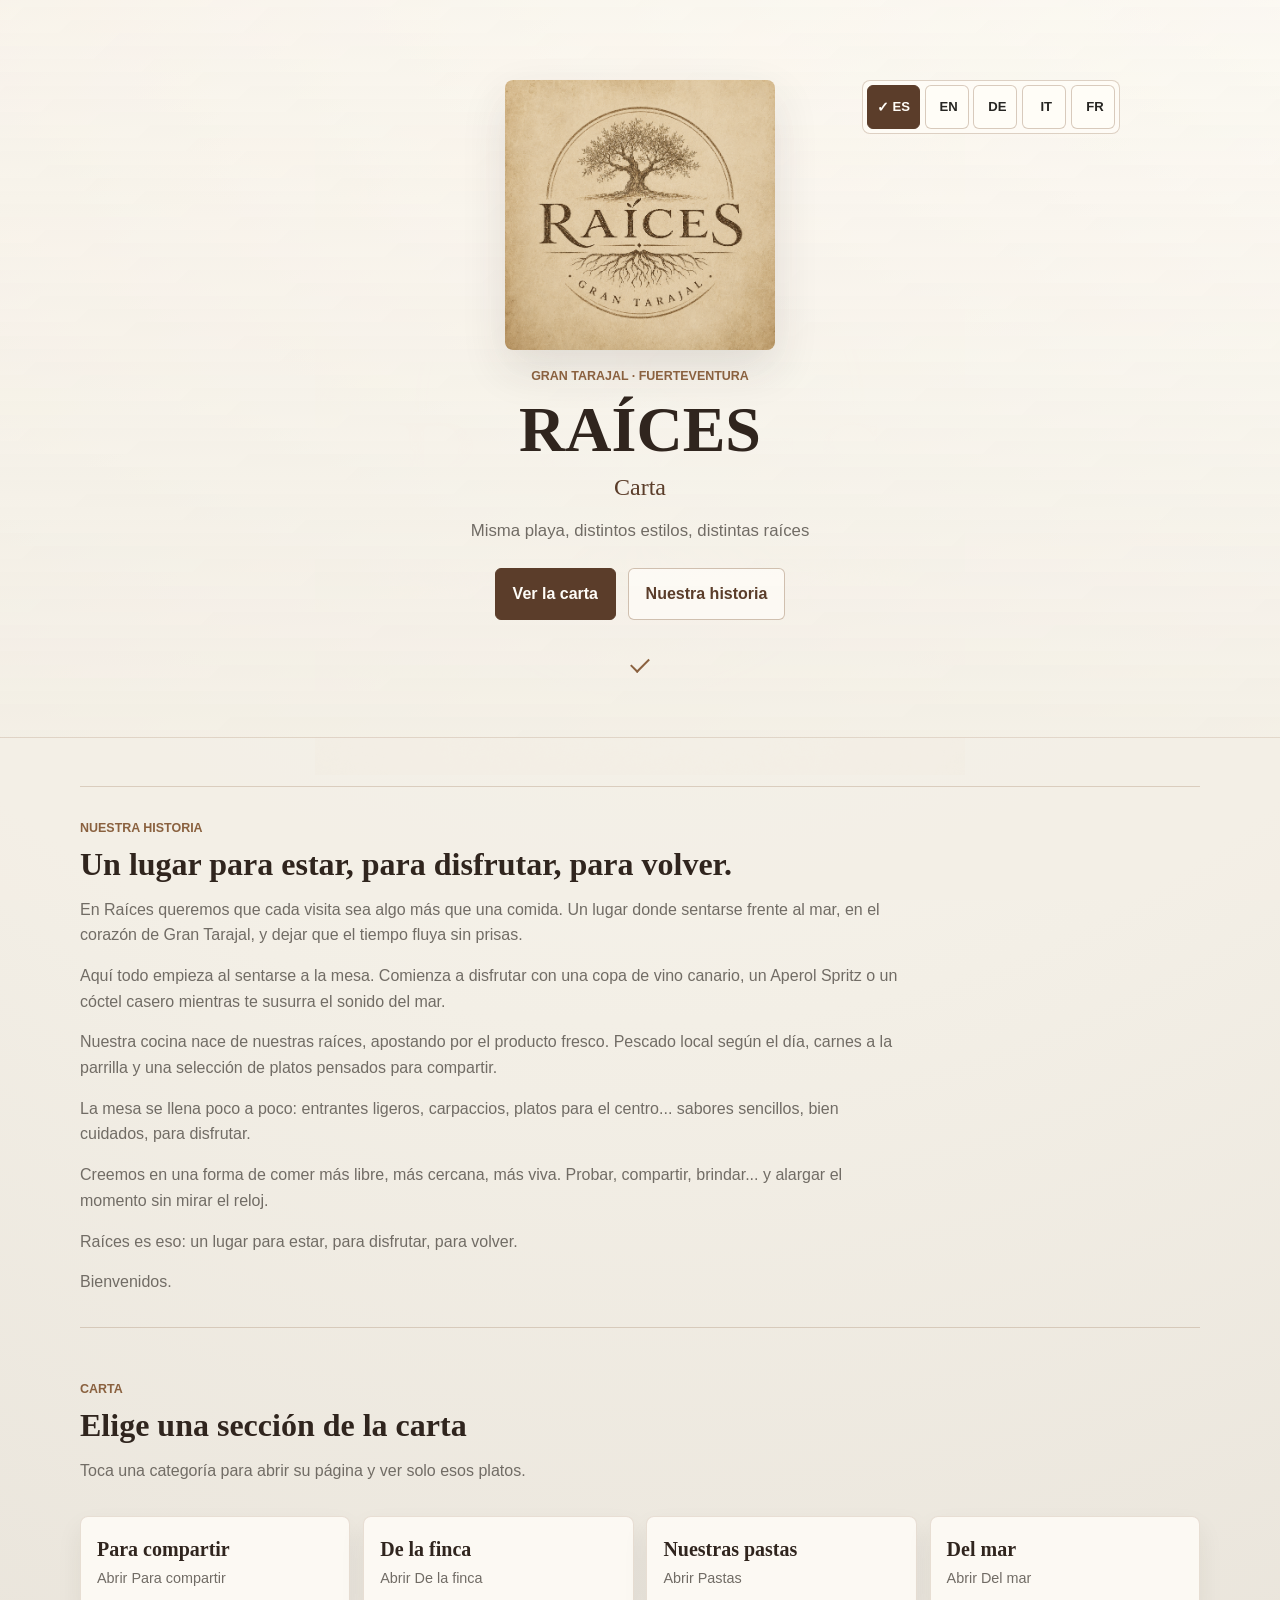
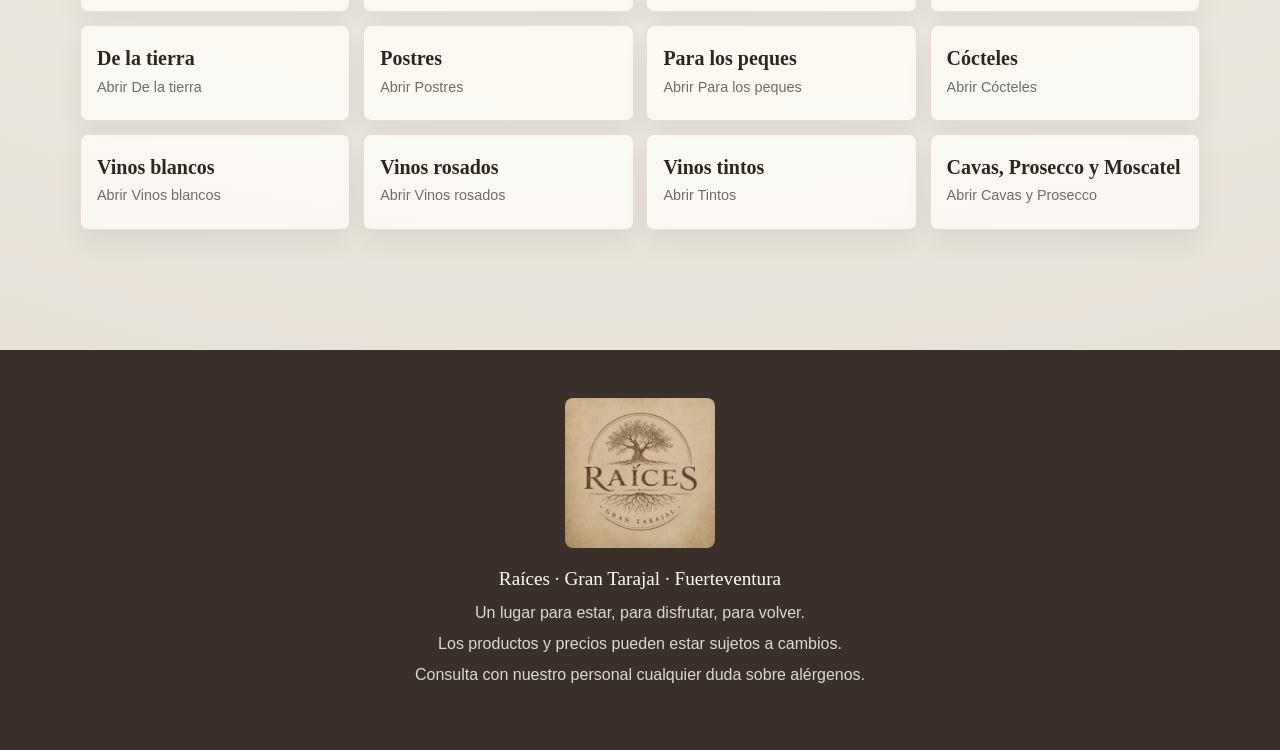
==== raices-menu/index.html @ d28df748 "Add files via upload" ====
<!doctype html>
<html lang="es">
<head>
    <meta charset="utf-8">
    <meta name="viewport" content="width=device-width, initial-scale=1">
    <meta name="theme-color" content="#5b3d2a">
    <meta name="description" content="Carta digital del restaurante Raíces en Gran Tarajal, Fuerteventura.">
    <meta name="apple-mobile-web-app-capable" content="yes">
    <meta name="apple-mobile-web-app-title" content="Raíces">
    <title>Carta Raíces · Gran Tarajal</title>
    <link rel="manifest" href="manifest.webmanifest">
    <link rel="icon" href="assets/icons/icon-192.png" sizes="192x192" type="image/png">
    <link rel="apple-touch-icon" href="assets/icons/icon-192.png">
    <link rel="preload" href="assets/img/logo-raices.png" as="image">
    <link rel="stylesheet" href="css/styles.css">
    <script src="js/menu-data.js" defer></script>
    <script src="js/translations.js" defer></script>
    <script src="js/app.js" defer></script>
</head>
<body data-page="home">
    <a class="skip-link" href="#carta">Saltar a la carta</a>
    <div class="sr-only" id="languageLive" aria-live="polite" aria-atomic="true"></div>

    <header class="hero" id="inicio">
        <div class="hero__inner">
            <div class="language-selector" id="languageSelector">
                <button class="language-toggle" id="languageToggle" type="button" aria-expanded="false" aria-controls="languagePanel" aria-label="Cambiar idioma">
                    <span class="language-toggle__icon" aria-hidden="true">◎</span>
                    <span class="language-toggle__label">Idioma</span>
                    <span class="language-toggle__code">ES</span>
                </button>
                <div class="language-panel" id="languagePanel" role="group" aria-label="Selector de idioma"></div>
            </div>
            <img class="hero__logo" src="assets/img/logo-raices.png" alt="Logo de Raíces con raíces de árbol grabadas en madera" width="900" height="832">
            <p class="hero__eyebrow">Gran Tarajal · Fuerteventura</p>
            <h1>RAÍCES</h1>
            <p class="hero__kicker">Carta</p>
            <p class="hero__tagline">Misma playa, distintos estilos, distintas raíces</p>
            <div class="hero__actions" aria-label="Accesos principales">
                <a class="button button--primary" href="#carta">Ver la carta</a>
                <a class="button button--secondary" href="#historia">Nuestra historia</a>
            </div>
            <a class="scroll-cue" href="#historia" aria-label="Bajar a Nuestra historia">
                <span aria-hidden="true"></span>
            </a>
        </div>
    </header>

    <main>
        <section class="story section-shell" id="historia" aria-labelledby="historia-title">
            <div class="story__content">
                <p class="section-kicker">Nuestra historia</p>
                <h2 id="historia-title">Un lugar para estar, para disfrutar, para volver.</h2>
                <div class="story__body" id="storyBody">
                    <p>En Raíces queremos que cada visita sea algo más que una comida. Un lugar donde sentarse frente al mar, en el corazón de Gran Tarajal, y dejar que el tiempo fluya sin prisas.</p>
                    <p>Aquí todo empieza al sentarse a la mesa. Comienza a disfrutar con una copa de vino canario, un Aperol Spritz o un cóctel casero mientras te susurra el sonido del mar.</p>
                    <p>Nuestra cocina nace de nuestras raíces, apostando por el producto fresco. Pescado local según el día, carnes a la parrilla y una selección de platos pensados para compartir.</p>
                    <p>La mesa se llena poco a poco: entrantes ligeros, carpaccios, platos para el centro... sabores sencillos, bien cuidados, para disfrutar.</p>
                    <p>Creemos en una forma de comer más libre, más cercana, más viva. Probar, compartir, brindar... y alargar el momento sin mirar el reloj.</p>
                    <p>Raíces es eso: un lugar para estar, para disfrutar, para volver.</p>
                    <p>Bienvenidos.</p>
                </div>
                <button class="story__toggle" type="button" aria-expanded="false" aria-controls="storyBody">Leer más</button>
            </div>
        </section>

        <section class="menu menu-chooser section-shell" id="carta" aria-labelledby="carta-title">
            <div class="menu__intro">
                <p class="section-kicker">Carta</p>
                <h2 id="carta-title">Sabores para compartir frente al mar</h2>
                <p>Producto fresco, cocina cercana y una mesa pensada para disfrutarse sin prisas.</p>
            </div>
            <div id="categoryChooser" class="category-chooser" aria-live="polite"></div>
        </section>
    </main>

    <footer class="site-footer">
        <div class="site-footer__inner">
            <img src="assets/img/logo-raices.png" alt="Logo de Raíces" width="220" height="203" loading="lazy">
            <p class="site-footer__brand">Raíces · Gran Tarajal · Fuerteventura</p>
            <p>Un lugar para estar, para disfrutar, para volver.</p>
            <p>Los productos y precios pueden estar sujetos a cambios.</p>
            <p>Consulta con nuestro personal cualquier duda sobre alérgenos.</p>
            <!-- Pendiente: dirección exacta, teléfono, horarios, correo electrónico y redes sociales. -->
        </div>
    </footer>

    <button class="back-to-top" type="button" aria-label="Volver arriba">
        <span aria-hidden="true">↑</span>
    </button>

    <div class="modal" id="dishModal" hidden>
        <div class="modal__backdrop" data-modal-close></div>
        <section class="modal__dialog" role="dialog" aria-modal="true" aria-labelledby="modalTitle" aria-describedby="modalDescription" tabindex="-1">
            <button class="modal__close" type="button" aria-label="Cerrar ficha del plato" data-modal-close>×</button>
            <div class="modal__media">
                <img id="modalImage" src="assets/img/platos/placeholder-plato.svg" alt="" width="960" height="640" loading="lazy">
            </div>
            <div class="modal__content">
                <p class="section-kicker">Ver plato</p>
                <h2 id="modalTitle"></h2>
                <p class="modal__price" id="modalPrice"></p>
                <p id="modalDescription"></p>
                <div id="modalLongDescription"></div>
                <div id="modalIngredients"></div>
                <div id="modalAllergens"></div>
                <button class="button button--primary" type="button" data-modal-close>Cerrar</button>
            </div>
        </section>
    </div>
</body>
</html>
---- raices-menu/css/styles.css ----
:root {
    --color-marfil: #f3efe6;
    --color-blanco: #fffdf8;
    --color-roble-claro: #b58a5a;
    --color-roble: #8a613f;
    --color-madera-oscura: #5b3d2a;
    --color-cafe-profundo: #30251e;
    --color-negro-suave: #262522;
    --color-gris: #716c65;
    --color-gris-claro: #d8d1c7;
    --color-oliva: #68684f;
    --font-title: Georgia, "Times New Roman", serif;
    --font-body: "Segoe UI", Arial, sans-serif;
    --shadow-soft: 0 18px 45px rgba(48, 37, 30, 0.12);
    --nav-height: 64px;
}

*,
*::before,
*::after {
    box-sizing: border-box;
}

@media (prefers-reduced-motion: no-preference) {
    html {
        scroll-behavior: smooth;
    }
}

html {
    min-width: 320px;
}

body {
    margin: 0;
    min-width: 320px;
    color: var(--color-negro-suave);
    font-family: var(--font-body);
    font-size: 1rem;
    line-height: 1.6;
    background:
        radial-gradient(circle at top, rgba(255, 253, 248, 0.88), rgba(243, 239, 230, 0.96) 42%, rgba(216, 209, 199, 0.62)),
        var(--color-marfil);
    overflow-x: hidden;
}

body::before {
    content: "";
    position: fixed;
    inset: 0;
    z-index: 0;
    pointer-events: none;
    background-image: url("../assets/img/logo-raices.png");
    background-repeat: no-repeat;
    background-position: center;
    background-size: min(82vw, 650px) auto;
    opacity: 0.052;
}

body::after {
    content: "";
    position: fixed;
    inset: 0;
    z-index: 0;
    pointer-events: none;
    background: rgba(243, 239, 230, 0.68);
}

body > * {
    position: relative;
    z-index: 1;
}

body.modal-open {
    overflow: hidden;
}

img,
svg {
    max-width: 100%;
    height: auto;
    display: block;
}

a {
    color: inherit;
}

button,
a {
    -webkit-tap-highlight-color: transparent;
}

:focus-visible {
    outline: 3px solid rgba(104, 104, 79, 0.75);
    outline-offset: 4px;
}

.skip-link {
    position: fixed;
    top: 0.75rem;
    left: 0.75rem;
    z-index: 30;
    transform: translateY(-160%);
    border-radius: 6px;
    background: var(--color-cafe-profundo);
    color: var(--color-blanco);
    padding: 0.75rem 1rem;
    text-decoration: none;
    font-weight: 700;
}

.skip-link:focus {
    transform: translateY(0);
}

.sr-only {
    position: absolute;
    width: 1px;
    height: 1px;
    overflow: hidden;
    clip: rect(0 0 0 0);
    white-space: nowrap;
    clip-path: inset(50%);
}

.hero {
    min-height: 680px;
    min-height: 82svh;
    display: grid;
    align-items: center;
    padding: 4rem 1rem 2.25rem;
    color: var(--color-cafe-profundo);
    background:
        linear-gradient(180deg, rgba(255, 253, 248, 0.72), rgba(243, 239, 230, 0.94)),
        linear-gradient(135deg, rgba(181, 138, 90, 0.22), rgba(255, 253, 248, 0.35));
    border-bottom: 1px solid rgba(138, 97, 63, 0.22);
}

.hero--compact {
    min-height: auto;
    padding: 2.2rem 1rem 2rem;
}

.hero--compact .hero__logo {
    width: 155px;
    margin-bottom: 0.8rem;
}

.hero--compact h1 {
    font-size: 2.7rem;
}

.hero--compact .hero__tagline {
    margin-bottom: 1rem;
}

.hero__inner {
    position: relative;
    width: min(100%, 960px);
    margin: 0 auto;
    text-align: center;
}

.language-selector {
    position: relative;
    z-index: 3;
    width: max-content;
    max-width: 100%;
    margin: 0 auto 1rem;
    color: var(--color-negro-suave);
}

.language-toggle,
.language-option {
    min-height: 44px;
    border: 1px solid rgba(138, 97, 63, 0.32);
    border-radius: 6px;
    background: rgba(255, 253, 248, 0.9);
    color: var(--color-negro-suave);
    font: inherit;
    font-weight: 800;
    cursor: pointer;
}

.language-toggle {
    display: inline-flex;
    align-items: center;
    gap: 0.45rem;
    padding: 0.55rem 0.75rem;
    box-shadow: 0 10px 22px rgba(48, 37, 30, 0.08);
}

.language-toggle__icon {
    color: var(--color-roble);
    font-size: 1.05rem;
}

.language-toggle__code {
    min-width: 2.1rem;
    border-radius: 999px;
    background: var(--color-madera-oscura);
    color: var(--color-blanco);
    padding: 0.12rem 0.38rem;
    font-size: 0.82rem;
}

.language-panel {
    position: absolute;
    top: calc(100% + 0.45rem);
    right: 0;
    width: min(15rem, calc(100vw - 2rem));
    display: none;
    border: 1px solid rgba(138, 97, 63, 0.28);
    border-radius: 8px;
    background: var(--color-blanco);
    box-shadow: 0 18px 40px rgba(48, 37, 30, 0.16);
    padding: 0.35rem;
    text-align: left;
}

.language-selector.is-open .language-panel {
    display: grid;
    gap: 0.25rem;
}

.language-option {
    width: 100%;
    display: grid;
    grid-template-columns: 1.1rem 2.2rem minmax(0, 1fr);
    align-items: center;
    gap: 0.45rem;
    padding: 0.55rem 0.65rem;
    text-align: left;
    transition: background-color 160ms ease, color 160ms ease, border-color 160ms ease;
}

.language-option:hover {
    border-color: rgba(91, 61, 42, 0.48);
    background: rgba(243, 239, 230, 0.8);
}

.language-option.is-active {
    border-color: var(--color-madera-oscura);
    background: var(--color-madera-oscura);
    color: var(--color-blanco);
}

.language-option__marker {
    color: currentColor;
    font-size: 0.9rem;
    line-height: 1;
}

.language-option__code {
    font-size: 0.82rem;
}

.language-option__name {
    min-width: 0;
    overflow-wrap: anywhere;
}

.hero__logo {
    width: 235px;
    margin: 0 auto 1.1rem;
    border-radius: 8px;
    box-shadow: var(--shadow-soft);
}

.hero__eyebrow,
.section-kicker {
    margin: 0 0 0.5rem;
    color: var(--color-roble);
    font-size: 0.78rem;
    font-weight: 700;
    text-transform: uppercase;
}

.hero h1,
.story h2,
.menu__intro h2,
.menu-section h2,
.modal h2 {
    margin: 0;
    color: var(--color-cafe-profundo);
    font-family: var(--font-title);
    font-weight: 700;
    line-height: 1.08;
}

.hero h1 {
    font-size: 3rem;
}

.hero__kicker {
    margin: 0.2rem 0 0.75rem;
    font-family: var(--font-title);
    font-size: 1.5rem;
    color: var(--color-madera-oscura);
}

.hero__tagline {
    max-width: 38rem;
    margin: 0 auto 1.45rem;
    color: var(--color-gris);
    font-size: 1.05rem;
}

.hero__actions {
    display: flex;
    flex-wrap: wrap;
    justify-content: center;
    gap: 0.75rem;
}

.button {
    min-height: 44px;
    display: inline-flex;
    align-items: center;
    justify-content: center;
    gap: 0.35rem;
    border: 1px solid transparent;
    border-radius: 6px;
    padding: 0.75rem 1.05rem;
    font: inherit;
    font-weight: 700;
    text-decoration: none;
    cursor: pointer;
    transition: transform 160ms ease, background-color 160ms ease, border-color 160ms ease;
}

.button:hover {
    transform: translateY(-1px);
}

.button--primary {
    background: var(--color-madera-oscura);
    color: var(--color-blanco);
    border-color: var(--color-madera-oscura);
}

.button--secondary {
    background: rgba(255, 253, 248, 0.7);
    color: var(--color-madera-oscura);
    border-color: rgba(138, 97, 63, 0.38);
}

.scroll-cue {
    width: 44px;
    height: 44px;
    margin: 1.35rem auto 0;
    display: grid;
    place-items: center;
    border-radius: 999px;
    color: var(--color-roble);
    text-decoration: none;
}

.scroll-cue span {
    width: 10px;
    height: 18px;
    border-right: 2px solid currentColor;
    border-bottom: 2px solid currentColor;
    transform: rotate(45deg);
    animation: cue 1.6s ease-in-out infinite;
}

@keyframes cue {
    0%,
    100% {
        transform: translateY(-3px) rotate(45deg);
        opacity: 0.5;
    }

    50% {
        transform: translateY(4px) rotate(45deg);
        opacity: 1;
    }
}

.category-nav {
    position: sticky;
    top: 0;
    z-index: 12;
    min-height: var(--nav-height);
    background: rgba(255, 253, 248, 0.94);
    border-bottom: 1px solid rgba(138, 97, 63, 0.18);
    box-shadow: 0 10px 24px rgba(48, 37, 30, 0.07);
    backdrop-filter: blur(12px);
}

.category-nav__scroller {
    width: min(100%, 1180px);
    min-height: var(--nav-height);
    margin: 0 auto;
    display: flex;
    align-items: center;
    gap: 0.35rem;
    overflow-x: auto;
    overscroll-behavior-x: contain;
    padding: 0 0.85rem;
    scrollbar-width: none;
}

.category-nav__scroller::-webkit-scrollbar {
    display: none;
}

.category-nav__link {
    min-height: 44px;
    display: inline-flex;
    align-items: center;
    border: 1px solid transparent;
    border-radius: 999px;
    padding: 0.55rem 0.85rem;
    color: var(--color-gris);
    font-size: 0.92rem;
    font-weight: 700;
    text-decoration: none;
    white-space: nowrap;
}

.category-nav__link.is-active {
    color: var(--color-cafe-profundo);
    border-color: rgba(104, 104, 79, 0.28);
    background: rgba(104, 104, 79, 0.1);
}

main {
    padding: 0 1rem 4rem;
}

.section-shell {
    width: min(100%, 1120px);
    margin: 0 auto;
}

.story {
    scroll-margin-top: calc(var(--nav-height) + 1rem);
    padding: 3rem 0 2.25rem;
}

.story__content {
    border-top: 1px solid rgba(138, 97, 63, 0.24);
    border-bottom: 1px solid rgba(138, 97, 63, 0.24);
    padding: 2rem 0;
}

.story h2,
.menu__intro h2 {
    max-width: 740px;
    font-size: 2rem;
}

.story__body {
    max-width: 820px;
    color: var(--color-gris);
}

.story__body p {
    margin: 0.95rem 0 0;
}

.story__toggle {
    display: none;
    min-height: 44px;
    margin-top: 1rem;
    border: 1px solid rgba(138, 97, 63, 0.32);
    border-radius: 6px;
    background: var(--color-blanco);
    color: var(--color-madera-oscura);
    padding: 0.65rem 0.95rem;
    font: inherit;
    font-weight: 700;
    cursor: pointer;
}

.menu {
    padding-top: 1rem;
}

.menu__intro {
    margin-bottom: 2rem;
}

.menu__intro p:last-child {
    max-width: 620px;
    color: var(--color-gris);
}

.menu-chooser {
    padding-bottom: 3.5rem;
}

.category-chooser {
    display: grid;
    grid-template-columns: repeat(auto-fit, minmax(min(100%, 15rem), 1fr));
    gap: 0.8rem;
}

.category-chooser--compact {
    grid-template-columns: repeat(auto-fit, minmax(min(100%, 13rem), 1fr));
}

.category-card {
    min-height: 6rem;
    display: grid;
    align-content: center;
    gap: 0.35rem;
    border: 1px solid rgba(138, 97, 63, 0.18);
    border-radius: 8px;
    background: rgba(255, 253, 248, 0.82);
    color: var(--color-cafe-profundo);
    padding: 1rem;
    text-decoration: none;
    box-shadow: 0 12px 26px rgba(48, 37, 30, 0.07);
    transition: transform 160ms ease, border-color 160ms ease, background-color 160ms ease;
}

.category-card:hover {
    transform: translateY(-2px);
    border-color: rgba(91, 61, 42, 0.42);
    background: var(--color-blanco);
}

.category-card.is-active {
    border-color: var(--color-madera-oscura);
    background: rgba(91, 61, 42, 0.1);
}

.category-card--home {
    background: var(--color-madera-oscura);
    color: var(--color-blanco);
}

.category-card__title {
    color: inherit;
    font-family: var(--font-title);
    font-size: 1.25rem;
    font-weight: 700;
    line-height: 1.15;
}

.category-card__meta {
    color: var(--color-gris);
    font-size: 0.9rem;
}

.category-card--home .category-card__meta {
    color: rgba(255, 253, 248, 0.82);
}

.menu-switcher {
    margin: 1rem auto 4rem;
    padding-top: 2rem;
    border-top: 1px solid rgba(138, 97, 63, 0.22);
}

.menu-switcher h2 {
    margin: 0 0 1rem;
    color: var(--color-cafe-profundo);
    font-family: var(--font-title);
    font-size: 1.8rem;
    line-height: 1.12;
}

.menu-section {
    scroll-margin-top: calc(var(--nav-height) + 1.25rem);
    margin: 0 0 3.8rem;
}

.menu-section__header {
    margin-bottom: 1.15rem;
    padding-bottom: 1rem;
    border-bottom: 1px solid rgba(138, 97, 63, 0.22);
}

.menu-section h2 {
    font-size: 2rem;
}

.menu-section__lead {
    margin: 0.75rem 0 0;
    color: var(--color-madera-oscura);
    font-family: var(--font-title);
    font-size: 1.2rem;
}

.menu-section__sublead {
    margin: 0.25rem 0 0;
    color: var(--color-gris);
}

.section-note {
    max-width: 780px;
    margin-top: 1rem;
    border-left: 3px solid var(--color-oliva);
    border-radius: 0 6px 6px 0;
    background: rgba(255, 253, 248, 0.68);
    padding: 0.75rem 0.9rem;
    color: var(--color-gris);
}

.section-note p {
    margin: 0;
}

.section-note__price {
    margin-top: 0.25rem !important;
    color: var(--color-madera-oscura);
    font-weight: 800;
}

.menu-group-title {
    margin: 1.6rem 0 0.75rem;
    color: var(--color-roble);
    font-family: var(--font-body);
    font-size: 0.82rem;
    text-transform: uppercase;
}

.menu-grid {
    display: grid;
    grid-template-columns: 1fr;
    gap: 0.85rem;
}

.menu-item {
    min-width: 0;
    border: 1px solid rgba(138, 97, 63, 0.16);
    border-radius: 8px;
    background: rgba(255, 253, 248, 0.78);
    padding: 1rem;
    transition: transform 160ms ease, border-color 160ms ease, box-shadow 160ms ease;
}

.menu-item--interactive {
    cursor: pointer;
    border-color: rgba(104, 104, 79, 0.34);
    box-shadow: 0 12px 26px rgba(48, 37, 30, 0.07);
}

.menu-item--interactive:hover,
.menu-item--interactive:focus-within {
    transform: translateY(-2px);
    border-color: rgba(91, 61, 42, 0.42);
    box-shadow: 0 16px 32px rgba(48, 37, 30, 0.11);
}

.menu-item__top {
    display: grid;
    grid-template-columns: minmax(0, 1fr) auto;
    align-items: start;
    gap: 0.8rem;
}

.menu-item h4 {
    min-width: 0;
    margin: 0;
    color: var(--color-cafe-profundo);
    font-family: var(--font-title);
    font-size: 1.13rem;
    line-height: 1.22;
    overflow-wrap: anywhere;
}

.menu-item__price {
    max-width: 10rem;
    margin: 0;
    color: var(--color-madera-oscura);
    font-weight: 800;
    line-height: 1.2;
    text-align: right;
    white-space: normal;
}

.menu-item__description {
    margin: 0.65rem 0 0;
    color: var(--color-gris);
}

.menu-item__details {
    margin-top: 0.75rem;
}

.menu-item__details-label {
    margin: 0 0 0.35rem;
    color: var(--color-madera-oscura);
    font-size: 0.86rem;
    font-weight: 800;
}

.menu-item__details ul,
.modal__content ul,
.modal__media ul {
    display: flex;
    flex-wrap: wrap;
    gap: 0.4rem;
    margin: 0;
    padding: 0;
    list-style: none;
}

.menu-item__details li,
.modal__content li,
.modal__media li {
    border: 1px solid rgba(138, 97, 63, 0.22);
    border-radius: 999px;
    background: rgba(243, 239, 230, 0.72);
    padding: 0.22rem 0.55rem;
    color: var(--color-gris);
    font-size: 0.88rem;
}

.price-list {
    min-width: 8.4rem;
    margin: 0;
    display: grid;
    gap: 0.25rem;
    color: var(--color-madera-oscura);
}

.price-list__row {
    display: grid;
    grid-template-columns: auto auto;
    justify-content: end;
    gap: 0.65rem;
}

.price-list dt {
    color: var(--color-gris);
    font-size: 0.82rem;
    font-weight: 700;
}

.price-list dd {
    margin: 0;
    font-weight: 800;
    text-align: right;
    white-space: nowrap;
}

.dish-button {
    min-height: 44px;
    margin-top: 0.85rem;
    border: 1px solid rgba(104, 104, 79, 0.34);
    border-radius: 6px;
    background: rgba(104, 104, 79, 0.1);
    color: var(--color-madera-oscura);
    padding: 0.55rem 0.8rem;
    font: inherit;
    font-weight: 800;
    cursor: pointer;
}

.back-to-top {
    position: fixed;
    right: 1rem;
    bottom: 1rem;
    z-index: 15;
    width: 48px;
    height: 48px;
    display: grid;
    place-items: center;
    border: 1px solid rgba(138, 97, 63, 0.28);
    border-radius: 999px;
    background: var(--color-blanco);
    color: var(--color-madera-oscura);
    box-shadow: 0 12px 26px rgba(48, 37, 30, 0.16);
    cursor: pointer;
    opacity: 0;
    transform: translateY(0.75rem);
    visibility: hidden;
    transition: opacity 160ms ease, transform 160ms ease, visibility 160ms ease;
}

.back-to-top.is-visible {
    opacity: 1;
    transform: translateY(0);
    visibility: visible;
}

.site-footer {
    padding: 3rem 1rem 3.5rem;
    background: rgba(48, 37, 30, 0.94);
    color: rgba(255, 253, 248, 0.82);
}

.site-footer__inner {
    width: min(100%, 900px);
    margin: 0 auto;
    text-align: center;
}

.site-footer img {
    width: 150px;
    margin: 0 auto 1rem;
    border-radius: 8px;
    opacity: 0.9;
}

.site-footer p {
    margin: 0.35rem 0;
}

.site-footer__brand {
    color: var(--color-blanco);
    font-family: var(--font-title);
    font-size: 1.2rem;
}

.modal {
    position: fixed;
    inset: 0;
    z-index: 50;
    display: grid;
    place-items: center;
    padding: 1rem;
}

.modal[hidden] {
    display: none;
}

.modal__backdrop {
    position: absolute;
    inset: 0;
    background: rgba(38, 37, 34, 0.58);
}

.modal__dialog {
    position: relative;
    width: min(100%, 920px);
    max-height: calc(100dvh - 2rem);
    display: grid;
    grid-template-columns: minmax(0, 0.95fr) minmax(0, 1fr);
    overflow: auto;
    border-radius: 8px;
    background: var(--color-blanco);
    box-shadow: 0 24px 70px rgba(38, 37, 34, 0.36);
}

.modal__close {
    position: sticky;
    top: 0.75rem;
    left: calc(100% - 3.5rem);
    z-index: 2;
    width: 44px;
    height: 44px;
    margin: 0.75rem 0.75rem -3.25rem auto;
    border: 1px solid rgba(138, 97, 63, 0.22);
    border-radius: 999px;
    background: var(--color-blanco);
    color: var(--color-cafe-profundo);
    font-size: 1.45rem;
    line-height: 1;
    cursor: pointer;
}

.modal__media {
    min-height: 100%;
    display: flex;
    flex-direction: column;
    gap: 1rem;
    background: var(--color-marfil);
    padding: 1rem;
}

.modal__media img {
    width: 100%;
    max-height: 420px;
    object-fit: contain;
    border-radius: 8px;
    background: var(--color-marfil);
    box-shadow: 0 18px 45px rgba(48, 37, 30, 0.18);
}

.modal-ingredients,
.modal-allergens {
    color: var(--color-gris);
}

.modal__media h3,
.modal__content h3 {
    margin: 1rem 0 0.35rem;
    color: var(--color-madera-oscura);
    font-size: 0.95rem;
}

.modal__content {
    padding: 4.25rem 1.4rem 1.4rem;
}

.modal__price {
    margin: 0.6rem 0;
    color: var(--color-madera-oscura);
    font-weight: 800;
}

.modal__content .button {
    margin-top: 1.2rem;
}

@media (min-width: 760px) {
    .hero h1 {
        font-size: 4rem;
    }

    .hero--compact h1 {
        font-size: 3.2rem;
    }

    .hero__logo {
        width: 270px;
    }

    .hero--compact .hero__logo {
        width: 155px;
    }

    .language-selector {
        position: absolute;
        top: 0;
        right: 0;
        margin: 0;
    }

    .language-toggle {
        display: none;
    }

    .language-panel,
    .language-selector.is-open .language-panel {
        position: static;
        width: auto;
        display: flex;
        gap: 0.3rem;
        border-radius: 8px;
        box-shadow: none;
        background: rgba(255, 253, 248, 0.7);
        padding: 0.25rem;
    }

    .language-option {
        width: auto;
        min-width: 44px;
        display: inline-flex;
        justify-content: center;
        gap: 0.25rem;
        padding: 0.46rem 0.55rem;
        text-align: center;
    }

    .language-option__name {
        display: none;
    }

    .menu-grid {
        grid-template-columns: repeat(2, minmax(0, 1fr));
    }
}

@media (max-width: 759px) {
    body::before {
        background-size: 78vw auto;
    }

    .hero {
        min-height: 590px;
        min-height: 78svh;
        padding-top: 2.5rem;
    }

    .hero--compact {
        min-height: auto;
        padding-top: 1.7rem;
    }

    .hero__logo {
        width: 175px;
    }

    .hero--compact .hero__logo {
        width: 135px;
    }

    .hero h1 {
        font-size: 2.45rem;
    }

    .hero--compact h1 {
        font-size: 2.1rem;
    }

    .hero__kicker {
        font-size: 1.25rem;
    }

    .hero__tagline {
        font-size: 1rem;
    }

    main {
        padding-inline: 0.85rem;
    }

    .js .story:not(.is-expanded) .story__body {
        max-height: 18.5rem;
        overflow: hidden;
        mask-image: linear-gradient(180deg, #000 68%, transparent);
    }

    .story__toggle {
        display: inline-flex;
        align-items: center;
        justify-content: center;
    }

    .story h2,
    .menu__intro h2,
    .menu-section h2 {
        font-size: 1.65rem;
    }

    .menu-item {
        padding: 0.9rem;
    }

    .menu-item h4 {
        font-size: 1.06rem;
    }

    .price-list {
        min-width: 7.3rem;
    }

    .price-list__row {
        gap: 0.45rem;
    }

    .modal {
        padding: 0.5rem;
    }

    .modal__dialog {
        width: 100%;
        max-height: calc(100dvh - 1rem);
        grid-template-columns: 1fr;
    }

    .modal__media {
        padding: 0.75rem;
    }

    .modal__media img {
        max-height: 320px;
    }

    .modal__content {
        padding-top: 1.25rem;
    }
}

@media (max-width: 390px) {
    .category-nav__link {
        padding-inline: 0.7rem;
        font-size: 0.88rem;
    }

    .hero__actions {
        display: grid;
    }

    .button {
        width: 100%;
    }

    .menu-item__top {
        gap: 0.6rem;
    }

    .menu-item__price {
        max-width: 8.5rem;
    }
}

@media (prefers-reduced-motion: reduce) {
    *,
    *::before,
    *::after {
        animation-duration: 0.01ms !important;
        animation-iteration-count: 1 !important;
        scroll-behavior: auto !important;
        transition-duration: 0.01ms !important;
    }
}
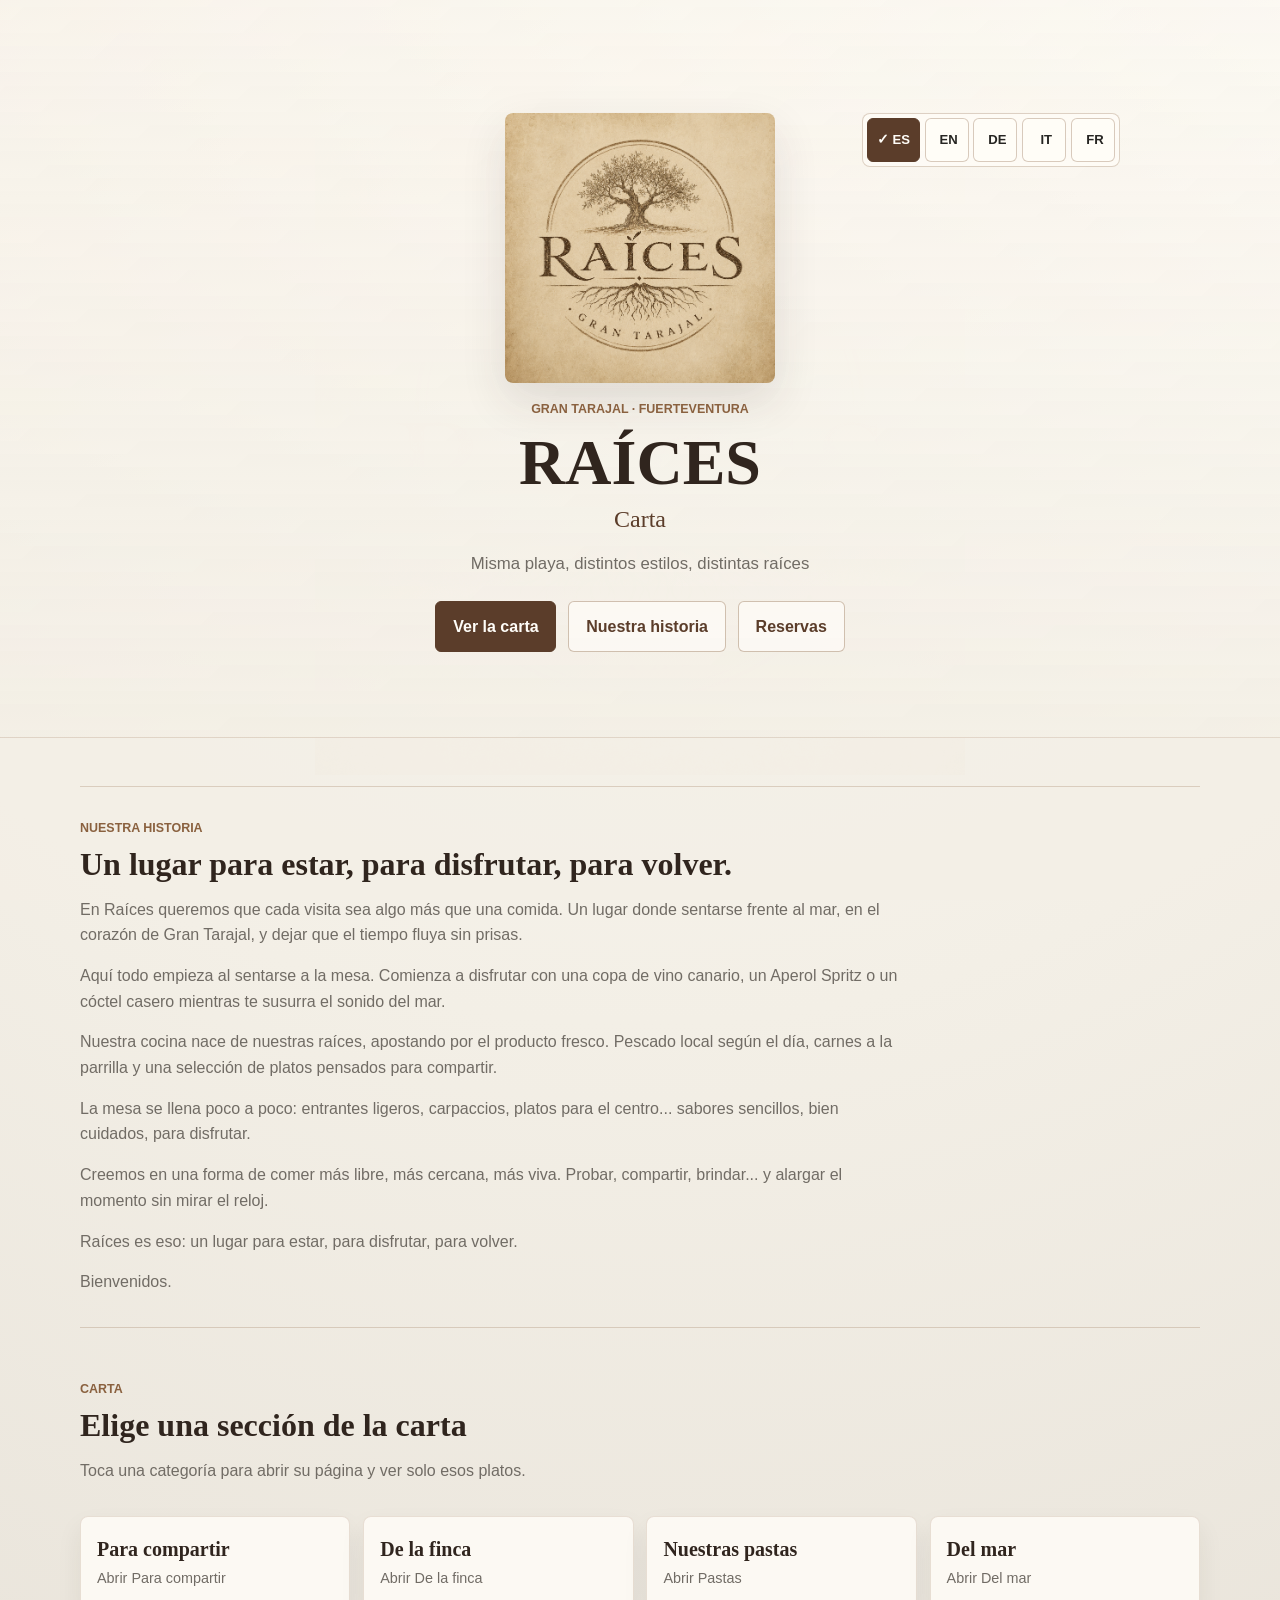
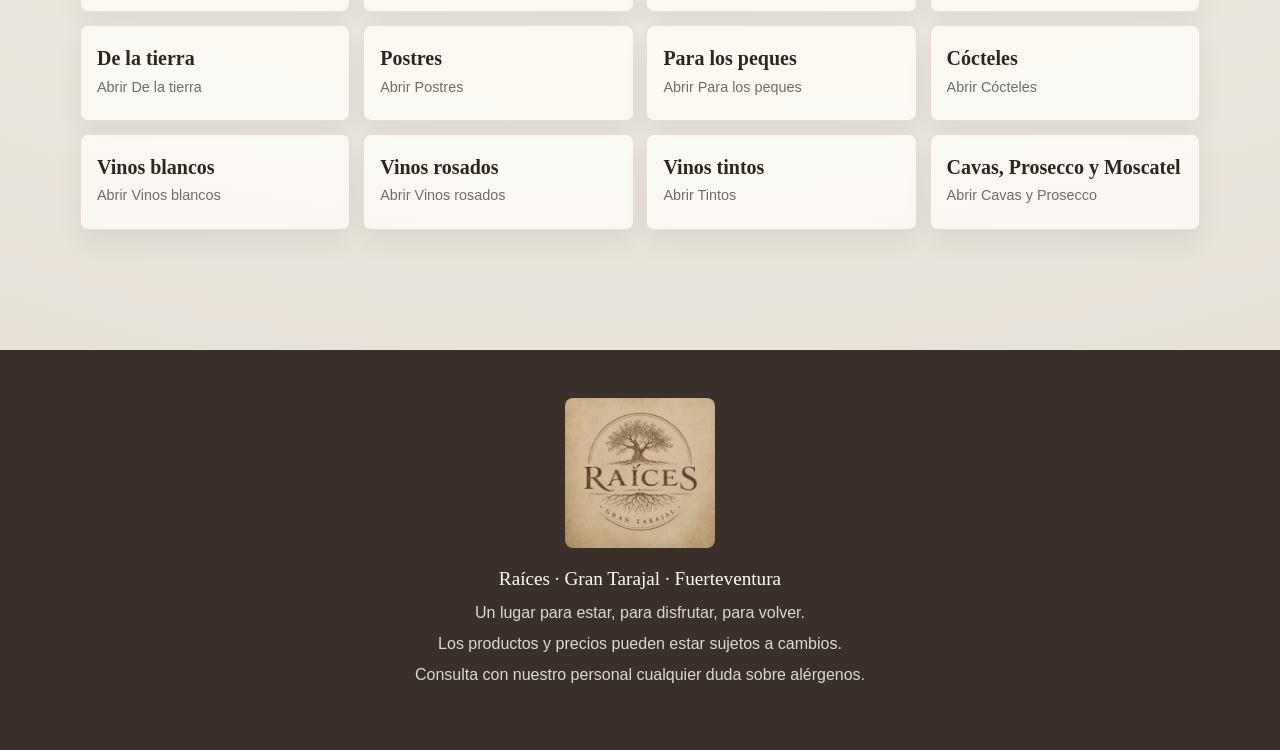
==== commit 3ed98c49: "Agrega pagina de reservas" ====
--- a/raices-menu/index.html
+++ b/raices-menu/index.html
@@ -39,10 +39,8 @@
             <div class="hero__actions" aria-label="Accesos principales">
                 <a class="button button--primary" href="#carta">Ver la carta</a>
                 <a class="button button--secondary" href="#historia">Nuestra historia</a>
+                <a class="button button--secondary button--reservation" href="reservas.html">Reservas</a>
             </div>
-            <a class="scroll-cue" href="#historia" aria-label="Bajar a Nuestra historia">
-                <span aria-hidden="true"></span>
-            </a>
         </div>
     </header>
 
--- a/raices-menu/css/styles.css
+++ b/raices-menu/css/styles.css
@@ -346,39 +346,6 @@
     border-color: rgba(138, 97, 63, 0.38);
 }
 
-.scroll-cue {
-    width: 44px;
-    height: 44px;
-    margin: 1.35rem auto 0;
-    display: grid;
-    place-items: center;
-    border-radius: 999px;
-    color: var(--color-roble);
-    text-decoration: none;
-}
-
-.scroll-cue span {
-    width: 10px;
-    height: 18px;
-    border-right: 2px solid currentColor;
-    border-bottom: 2px solid currentColor;
-    transform: rotate(45deg);
-    animation: cue 1.6s ease-in-out infinite;
-}
-
-@keyframes cue {
-    0%,
-    100% {
-        transform: translateY(-3px) rotate(45deg);
-        opacity: 0.5;
-    }
-
-    50% {
-        transform: translateY(4px) rotate(45deg);
-        opacity: 1;
-    }
-}
-
 .category-nav {
     position: sticky;
     top: 0;
@@ -476,6 +443,104 @@
     cursor: pointer;
 }
 
+.reservation {
+    padding: 3.5rem 0 4.5rem;
+}
+
+.reservation__intro {
+    max-width: 720px;
+    margin-bottom: 1.75rem;
+}
+
+.reservation__intro h2 {
+    margin-bottom: 0.55rem;
+}
+
+.reservation-form {
+    width: min(100%, 820px);
+    display: grid;
+    gap: 1.2rem;
+    padding: clamp(1.25rem, 4vw, 2rem);
+    border: 1px solid rgba(138, 97, 63, 0.22);
+    border-radius: 8px;
+    background: rgba(255, 253, 248, 0.78);
+    box-shadow: var(--shadow-soft);
+}
+
+.reservation-form__grid {
+    display: grid;
+    grid-template-columns: repeat(2, minmax(0, 1fr));
+    gap: 1rem;
+}
+
+.reservation-field,
+.reservation-fieldset {
+    display: grid;
+    gap: 0.42rem;
+    min-width: 0;
+    border: 0;
+    padding: 0;
+}
+
+.reservation-field label,
+.reservation-fieldset legend {
+    color: var(--color-cafe-profundo);
+    font-weight: 800;
+}
+
+.reservation-field input,
+.reservation-field select {
+    width: 100%;
+    min-height: 46px;
+    border: 1px solid rgba(138, 97, 63, 0.32);
+    border-radius: 6px;
+    padding: 0.65rem 0.75rem;
+    background: var(--color-blanco);
+    color: var(--color-negro-suave);
+    font: inherit;
+}
+
+.reservation-field input:focus,
+.reservation-field select:focus {
+    border-color: var(--color-roble);
+    outline: 3px solid rgba(104, 104, 79, 0.2);
+    outline-offset: 1px;
+}
+
+.reservation-options {
+    display: flex;
+    flex-wrap: wrap;
+    gap: 0.65rem;
+}
+
+.reservation-option {
+    display: inline-flex;
+    align-items: center;
+    gap: 0.45rem;
+    min-height: 44px;
+    padding: 0.6rem 0.8rem;
+    border: 1px solid rgba(138, 97, 63, 0.25);
+    border-radius: 6px;
+    background: rgba(255, 253, 248, 0.72);
+}
+
+.reservation-option input {
+    accent-color: var(--color-madera-oscura);
+}
+
+.reservation-status {
+    display: none;
+    margin: 0;
+    padding: 0.8rem 1rem;
+    border-left: 3px solid var(--color-roble);
+    background: rgba(181, 138, 90, 0.14);
+    color: var(--color-cafe-profundo);
+}
+
+.reservation-status.is-visible {
+    display: block;
+}
+
 .menu {
     padding-top: 1rem;
 }
@@ -826,7 +891,8 @@
 .modal__backdrop {
     position: absolute;
     inset: 0;
-    background: rgba(38, 37, 34, 0.58);
+    background: rgba(8, 7, 6, 0.82);
+    backdrop-filter: blur(5px);
 }
 
 .modal__dialog {
@@ -834,24 +900,39 @@
     width: min(100%, 920px);
     max-height: calc(100dvh - 2rem);
     display: grid;
-    grid-template-columns: minmax(0, 0.95fr) minmax(0, 1fr);
+    grid-template-columns: minmax(0, 0.9fr) minmax(0, 1fr);
+    align-items: stretch;
     overflow: auto;
     border-radius: 8px;
-    background: var(--color-blanco);
-    box-shadow: 0 24px 70px rgba(38, 37, 34, 0.36);
+    background:
+        linear-gradient(135deg, rgba(31, 24, 19, 0.98), rgba(14, 12, 10, 0.98)),
+        var(--color-negro-suave);
+    color: rgba(255, 253, 248, 0.88);
+    box-shadow: 0 24px 80px rgba(0, 0, 0, 0.52);
+}
+
+.modal:not([hidden]) .modal__backdrop {
+    animation: modalFade 180ms ease-out both;
+}
+
+.modal:not([hidden]) .modal__dialog {
+    animation: modalIn 220ms ease-out both;
 }
 
 .modal__close {
-    position: sticky;
+    position: absolute;
     top: 0.75rem;
-    left: calc(100% - 3.5rem);
+    right: 0.75rem;
     z-index: 2;
+    grid-column: 1 / -1;
+    grid-row: 1;
+    justify-self: end;
+    align-self: start;
     width: 44px;
     height: 44px;
-    margin: 0.75rem 0.75rem -3.25rem auto;
-    border: 1px solid rgba(138, 97, 63, 0.22);
+    border: 1px solid rgba(255, 253, 248, 0.16);
     border-radius: 999px;
-    background: var(--color-blanco);
+    background: rgba(255, 253, 248, 0.94);
     color: var(--color-cafe-profundo);
     font-size: 1.45rem;
     line-height: 1;
@@ -859,11 +940,15 @@
 }
 
 .modal__media {
+    grid-column: 1;
+    grid-row: 1;
     min-height: 100%;
     display: flex;
-    flex-direction: column;
-    gap: 1rem;
-    background: var(--color-marfil);
+    align-items: center;
+    justify-content: center;
+    background:
+        radial-gradient(circle at center, rgba(181, 138, 90, 0.18), transparent 58%),
+        rgba(0, 0, 0, 0.18);
     padding: 1rem;
 }
 
@@ -872,34 +957,198 @@
     max-height: 420px;
     object-fit: contain;
     border-radius: 8px;
-    background: var(--color-marfil);
-    box-shadow: 0 18px 45px rgba(48, 37, 30, 0.18);
+    background: rgba(255, 253, 248, 0.08);
+    box-shadow: 0 18px 45px rgba(0, 0, 0, 0.32);
 }
 
 .modal-ingredients,
 .modal-allergens {
-    color: var(--color-gris);
+    color: rgba(255, 253, 248, 0.72);
 }
 
 .modal__media h3,
 .modal__content h3 {
     margin: 1rem 0 0.35rem;
-    color: var(--color-madera-oscura);
+    color: rgba(255, 253, 248, 0.86);
     font-size: 0.95rem;
 }
 
 .modal__content {
-    padding: 4.25rem 1.4rem 1.4rem;
+    grid-column: 2;
+    grid-row: 1;
+    min-width: 0;
+    padding: 3.5rem 1.5rem 1.5rem;
+}
+
+.modal__content .section-kicker {
+    color: var(--color-roble-claro);
+}
+
+.modal__content h2 {
+    color: var(--color-blanco);
+}
+
+.modal__content p {
+    color: rgba(255, 253, 248, 0.76);
+}
+
+.modal__content li {
+    border-color: rgba(255, 253, 248, 0.16);
+    background: rgba(255, 253, 248, 0.08);
+    color: rgba(255, 253, 248, 0.84);
 }
 
 .modal__price {
     margin: 0.6rem 0;
-    color: var(--color-madera-oscura);
+    color: var(--color-roble-claro);
     font-weight: 800;
 }
 
 .modal__content .button {
     margin-top: 1.2rem;
+}
+
+.modal--fish .modal__dialog {
+    display: block;
+    width: min(100%, 1080px);
+    background:
+        linear-gradient(135deg, rgba(31, 24, 19, 0.99), rgba(14, 12, 10, 0.99)),
+        var(--color-negro-suave);
+}
+
+.modal--fish .modal__content {
+    padding: 3.5rem 2rem 2rem;
+}
+
+.fish-catalog {
+    display: grid;
+    grid-template-columns: repeat(2, minmax(0, 1fr));
+    gap: 0.85rem;
+    margin-top: 1.35rem;
+}
+
+.fish-catalog__empty {
+    grid-column: 1 / -1;
+    margin: 0;
+    padding: 1.25rem;
+    border: 1px dashed rgba(255, 253, 248, 0.24);
+    border-radius: 8px;
+    color: rgba(255, 253, 248, 0.68);
+}
+
+.fish-card {
+    display: grid;
+    gap: 0.45rem;
+    min-height: 132px;
+    padding: 1.15rem;
+    border: 1px solid rgba(255, 253, 248, 0.14);
+    border-radius: 8px;
+    background: rgba(255, 253, 248, 0.07);
+    color: var(--color-blanco);
+    text-align: left;
+    cursor: pointer;
+    transition: background 180ms ease, border-color 180ms ease, transform 180ms ease;
+}
+
+.fish-card:hover,
+.fish-card:focus-visible {
+    border-color: var(--color-roble-claro);
+    background: rgba(181, 138, 90, 0.18);
+    transform: translateY(-2px);
+}
+
+.fish-card__title {
+    font-family: var(--font-title);
+    font-size: 1.28rem;
+}
+
+.fish-card__description {
+    color: rgba(255, 253, 248, 0.68);
+    font-size: 0.92rem;
+    line-height: 1.45;
+}
+
+.fish-card__action {
+    margin-top: auto;
+    color: var(--color-roble-claro);
+    font-size: 0.82rem;
+    font-weight: 800;
+    text-transform: uppercase;
+    letter-spacing: 0.08em;
+}
+
+.fish-detail {
+    margin-top: 1rem;
+}
+
+.fish-detail__back {
+    margin: 0 0 1.25rem !important;
+}
+
+.fish-detail__heading h2 {
+    margin-bottom: 0.4rem;
+}
+
+.fish-detail__heading p:last-child {
+    max-width: 720px;
+}
+
+.fish-detail__images {
+    display: grid;
+    grid-template-columns: repeat(2, minmax(0, 1fr));
+    gap: 1rem;
+    margin-top: 1.35rem;
+}
+
+.fish-detail__image-card {
+    margin: 0;
+    padding: 0.7rem;
+    border: 1px solid rgba(255, 253, 248, 0.14);
+    border-radius: 8px;
+    background: rgba(255, 253, 248, 0.07);
+}
+
+.fish-detail__image-card img {
+    display: block;
+    width: 100%;
+    aspect-ratio: 4 / 3;
+    object-fit: contain;
+    border-radius: 5px;
+    background: rgba(0, 0, 0, 0.24);
+}
+
+.fish-detail__image-card figcaption {
+    padding: 0.7rem 0.25rem 0.1rem;
+    color: rgba(255, 253, 248, 0.78);
+    font-weight: 700;
+}
+
+.fish-detail__ingredients {
+    margin-top: 1.35rem;
+}
+
+.fish-detail__ingredients h3 {
+    margin-top: 0;
+}
+
+@keyframes modalFade {
+    from {
+        opacity: 0;
+    }
+    to {
+        opacity: 1;
+    }
+}
+
+@keyframes modalIn {
+    from {
+        opacity: 0;
+        transform: translateY(10px) scale(0.985);
+    }
+    to {
+        opacity: 1;
+        transform: translateY(0) scale(1);
+    }
 }
 
 @media (min-width: 760px) {
@@ -1050,6 +1299,8 @@
     }
 
     .modal__media {
+        grid-column: 1;
+        grid-row: 1;
         padding: 0.75rem;
     }
 
@@ -1058,7 +1309,18 @@
     }
 
     .modal__content {
-        padding-top: 1.25rem;
+        grid-column: 1;
+        grid-row: 2;
+        padding: 1.25rem;
+    }
+
+    .modal--fish .modal__content {
+        padding: 3.5rem 1.25rem 1.25rem;
+    }
+
+    .fish-catalog,
+    .fish-detail__images {
+        grid-template-columns: 1fr;
     }
 }
 
